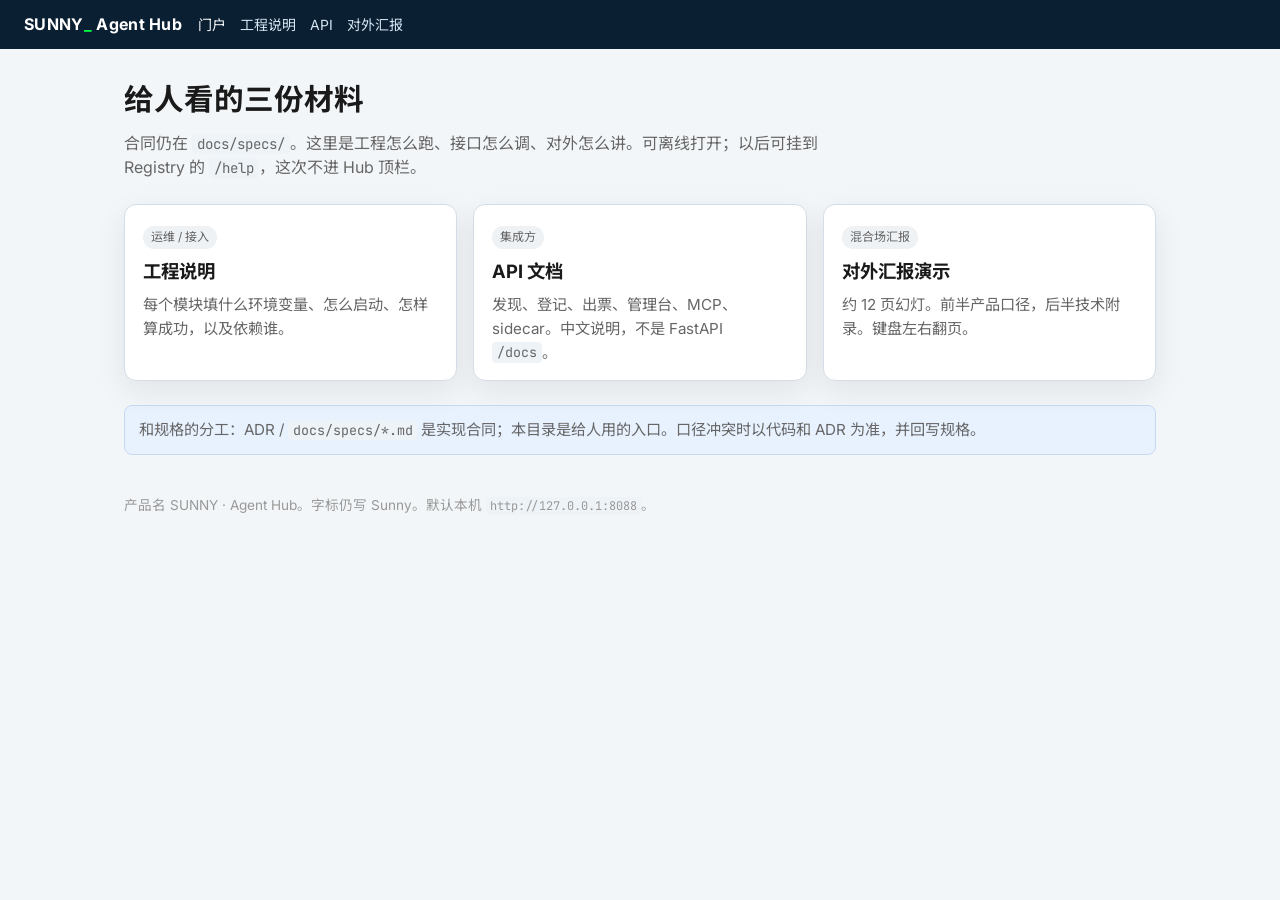
==== docs/site/index.html @ 1949dc6a "归档工程说明、API 与对外汇报 HTML，并回写 Registry 规格缺口。" ====
<!DOCTYPE html>
<html lang="zh-CN">
<head>
  <meta charset="UTF-8" />
  <meta name="viewport" content="width=device-width, initial-scale=1" />
  <title>SUNNY · Agent Hub 文档</title>
  <link rel="preconnect" href="https://fonts.googleapis.com" />
  <link rel="preconnect" href="https://fonts.gstatic.com" crossorigin />
  <link href="https://fonts.googleapis.com/css2?family=Inter:wght@400;500;600;700&family=JetBrains+Mono:wght@400;500&family=Noto+Sans+SC:wght@400;500;700&display=swap" rel="stylesheet" />
  <link rel="stylesheet" href="assets/site.css" />
</head>
<body>
  <header class="topbar">
    <a class="brand" href="index.html">SUNNY<span>_</span> Agent Hub</a>
    <nav aria-label="文档导航">
      <a href="index.html" aria-current="page">门户</a>
      <a href="engineering.html">工程说明</a>
      <a href="api.html">API</a>
      <a href="briefing.html">对外汇报</a>
    </nav>
  </header>
  <main class="wrap">
    <section class="hero">
      <h1>给人看的三份材料</h1>
      <p>合同仍在 <code>docs/specs/</code>。这里是工程怎么跑、接口怎么调、对外怎么讲。可离线打开；以后可挂到 Registry 的 <code>/help</code>，这次不进 Hub 顶栏。</p>
    </section>
    <div class="cards">
      <a class="card" href="engineering.html">
        <div class="badge">运维 / 接入</div>
        <h2>工程说明</h2>
        <p>每个模块填什么环境变量、怎么启动、怎样算成功，以及依赖谁。</p>
      </a>
      <a class="card" href="api.html">
        <div class="badge">集成方</div>
        <h2>API 文档</h2>
        <p>发现、登记、出票、管理台、MCP、sidecar。中文说明，不是 FastAPI <code>/docs</code>。</p>
      </a>
      <a class="card" href="briefing.html">
        <div class="badge">混合场汇报</div>
        <h2>对外汇报演示</h2>
        <p>约 12 页幻灯。前半产品口径，后半技术附录。键盘左右翻页。</p>
      </a>
    </div>
    <p class="note">和规格的分工：ADR / <code>docs/specs/*.md</code> 是实现合同；本目录是给人用的入口。口径冲突时以代码和 ADR 为准，并回写规格。</p>
    <p class="foot">产品名 SUNNY · Agent Hub。字标仍写 Sunny。默认本机 <code>http://127.0.0.1:8088</code>。</p>
  </main>
</body>
</html>
---- docs/site/assets/site.css ----
/* SUNNY · Agent Hub 文档站。令牌对齐管理台浅色：Docker 蓝、品牌绿、纸底。 */
:root {
  --text-primary: #1a1a1a;
  --text-secondary: #666;
  --text-muted: #999;
  --line: #d5dde6;
  --paper: #f3f6f8;
  --card: #ffffff;
  --navy: #0b1f33;
  --brand-green: #00ff41;
  --docker: #2496ed;
  --docker-deep: #1a6fb3;
  --ok: #1a7f4b;
  --ok-bg: #e5f6ec;
  --danger: #b42318;
  --danger-bg: #fef3f2;
  --code-bg: #0b1f33;
  --code-fg: #d7e7f4;
  --row-line: #edf1f5;
  --shadow: 0 10px 30px rgba(11, 31, 51, 0.08);
  --radius: 8px;
  --radius-lg: 12px;
  --font: Inter, "Noto Sans SC", "PingFang SC", "Microsoft YaHei", sans-serif;
  --mono: "JetBrains Mono", "IBM Plex Mono", ui-monospace, monospace;
}

* { box-sizing: border-box; }
html { scroll-behavior: smooth; }
@media (prefers-reduced-motion: reduce) {
  html { scroll-behavior: auto; }
  *, *::before, *::after {
    animation: none !important;
    transition: none !important;
  }
}

body {
  margin: 0;
  font-family: var(--font);
  color: var(--text-primary);
  background: var(--paper);
  line-height: 1.55;
}

a { color: var(--docker-deep); }
a:hover { color: var(--docker); }
code, kbd {
  font-family: var(--mono);
  font-size: 0.88em;
  background: #eef3f7;
  padding: 0.08em 0.35em;
  border-radius: 4px;
}

.topbar {
  display: flex;
  align-items: center;
  gap: 16px;
  padding: 12px 24px;
  background: var(--navy);
  color: #fff;
  position: sticky;
  top: 0;
  z-index: 20;
}
.topbar .brand {
  color: #fff;
  text-decoration: none;
  font-weight: 700;
  letter-spacing: 0.02em;
  white-space: nowrap;
}
.topbar .brand span { color: var(--brand-green); }
.topbar nav {
  display: flex;
  flex-wrap: wrap;
  gap: 4px 14px;
  font-size: 14px;
}
.topbar nav a {
  color: #d5e6f3;
  text-decoration: none;
}
.topbar nav a:hover,
.topbar nav a[aria-current="page"] { color: #fff; }

.wrap { max-width: 1080px; margin: 0 auto; padding: 28px 24px 80px; }
.hero h1 { margin: 0 0 8px; font-size: 1.85rem; }
.hero p { margin: 0 0 20px; color: var(--text-secondary); max-width: 46rem; }
.note {
  background: #e8f1fe;
  border: 1px solid #c5dbf5;
  border-radius: var(--radius);
  padding: 12px 14px;
  color: var(--text-secondary);
  font-size: 0.95rem;
}

.cards {
  display: grid;
  grid-template-columns: repeat(auto-fit, minmax(240px, 1fr));
  gap: 16px;
  margin: 24px 0;
}
.card {
  background: var(--card);
  border: 1px solid var(--line);
  border-radius: var(--radius-lg);
  padding: 18px 18px 16px;
  box-shadow: var(--shadow);
  text-decoration: none;
  color: inherit;
  display: block;
}
a.card:hover { border-color: var(--docker); }
.card h2 { margin: 0 0 8px; font-size: 1.15rem; }
.card p { margin: 0; color: var(--text-secondary); font-size: 0.95rem; }
.badge {
  display: inline-block;
  font-size: 12px;
  padding: 2px 8px;
  border-radius: 999px;
  background: #eef2f5;
  color: var(--text-secondary);
  margin-bottom: 8px;
}

.module {
  background: var(--card);
  border: 1px solid var(--line);
  border-radius: var(--radius-lg);
  padding: 20px 22px 8px;
  margin: 22px 0;
  box-shadow: var(--shadow);
}
.module h2 { margin: 0 0 6px; font-size: 1.25rem; }
.module .lead { color: var(--text-secondary); margin: 0 0 14px; }

table {
  width: 100%;
  border-collapse: collapse;
  font-size: 0.92rem;
  margin: 0 0 16px;
}
th, td {
  text-align: left;
  vertical-align: top;
  padding: 8px 10px;
  border-bottom: 1px solid var(--row-line);
}
th { color: var(--text-secondary); font-weight: 600; width: 22%; }
td:first-child code { background: transparent; padding: 0; }

pre {
  background: var(--code-bg);
  color: var(--code-fg);
  padding: 14px 16px;
  border-radius: var(--radius);
  overflow-x: auto;
  font-family: var(--mono);
  font-size: 0.82rem;
  line-height: 1.5;
}
pre code { background: none; color: inherit; padding: 0; }

.toc {
  background: var(--card);
  border: 1px solid var(--line);
  border-radius: var(--radius);
  padding: 12px 16px;
  margin: 16px 0 24px;
}
.toc ol { margin: 8px 0 0; padding-left: 1.3rem; }
.toc a { text-decoration: none; }

.section { margin: 36px 0; }
.section > h2 {
  font-size: 1.4rem;
  border-bottom: 2px solid var(--navy);
  padding-bottom: 6px;
}

.ok { color: var(--ok); }
.muted { color: var(--text-secondary); }
.foot {
  margin-top: 40px;
  color: var(--text-muted);
  font-size: 0.85rem;
}

/* 演示幻灯 */
.deck-body {
  background: var(--navy);
  color: #f4f8fb;
  height: 100vh;
  overflow: hidden;
}
.deck-body .topbar { position: static; }
.deck {
  height: calc(100vh - 52px);
  position: relative;
}
.slide {
  display: none;
  height: 100%;
  padding: 48px 64px 72px;
  flex-direction: column;
  justify-content: center;
  max-width: 1100px;
  margin: 0 auto;
}
.slide.active { display: flex; }
.slide h1 { font-size: clamp(1.8rem, 4vw, 2.8rem); margin: 0 0 16px; }
.slide h2 { font-size: clamp(1.5rem, 3vw, 2.2rem); margin: 0 0 18px; }
.slide p, .slide li { font-size: clamp(1rem, 2vw, 1.25rem); color: #d5e6f3; }
.slide ul { margin: 0; padding-left: 1.2rem; }
.slide li { margin: 8px 0; }
.slide .kicker {
  color: var(--brand-green);
  font-family: var(--mono);
  font-size: 0.95rem;
  letter-spacing: 0.08em;
  text-transform: uppercase;
  margin-bottom: 10px;
}
.slide .grid-2 {
  display: grid;
  grid-template-columns: 1fr 1fr;
  gap: 20px;
}
.slide .chip {
  background: rgba(255, 255, 255, 0.06);
  border: 1px solid rgba(255, 255, 255, 0.12);
  border-radius: var(--radius);
  padding: 14px 16px;
}
.slide .chip strong { display: block; color: #fff; margin-bottom: 4px; }
.slide a { color: #7ec8ff; }

.deck-nav {
  position: fixed;
  right: 24px;
  bottom: 20px;
  display: flex;
  align-items: center;
  gap: 10px;
  color: #d5e6f3;
  font-family: var(--mono);
  font-size: 13px;
}
.deck-nav button {
  background: rgba(255, 255, 255, 0.08);
  color: #fff;
  border: 1px solid rgba(255, 255, 255, 0.18);
  border-radius: 8px;
  padding: 6px 12px;
  cursor: pointer;
  font: inherit;
}
.deck-nav button:hover { background: rgba(255, 255, 255, 0.16); }
.deck-nav button:disabled { opacity: 0.35; cursor: default; }

html[data-motion="reduce"] .slide,
html[data-motion="reduce"] .deck-nav button { transition: none; }

@media (max-width: 720px) {
  .wrap { padding: 20px 16px 64px; }
  .slide { padding: 28px 20px 80px; }
  .slide .grid-2 { grid-template-columns: 1fr; }
  th { width: auto; }
}
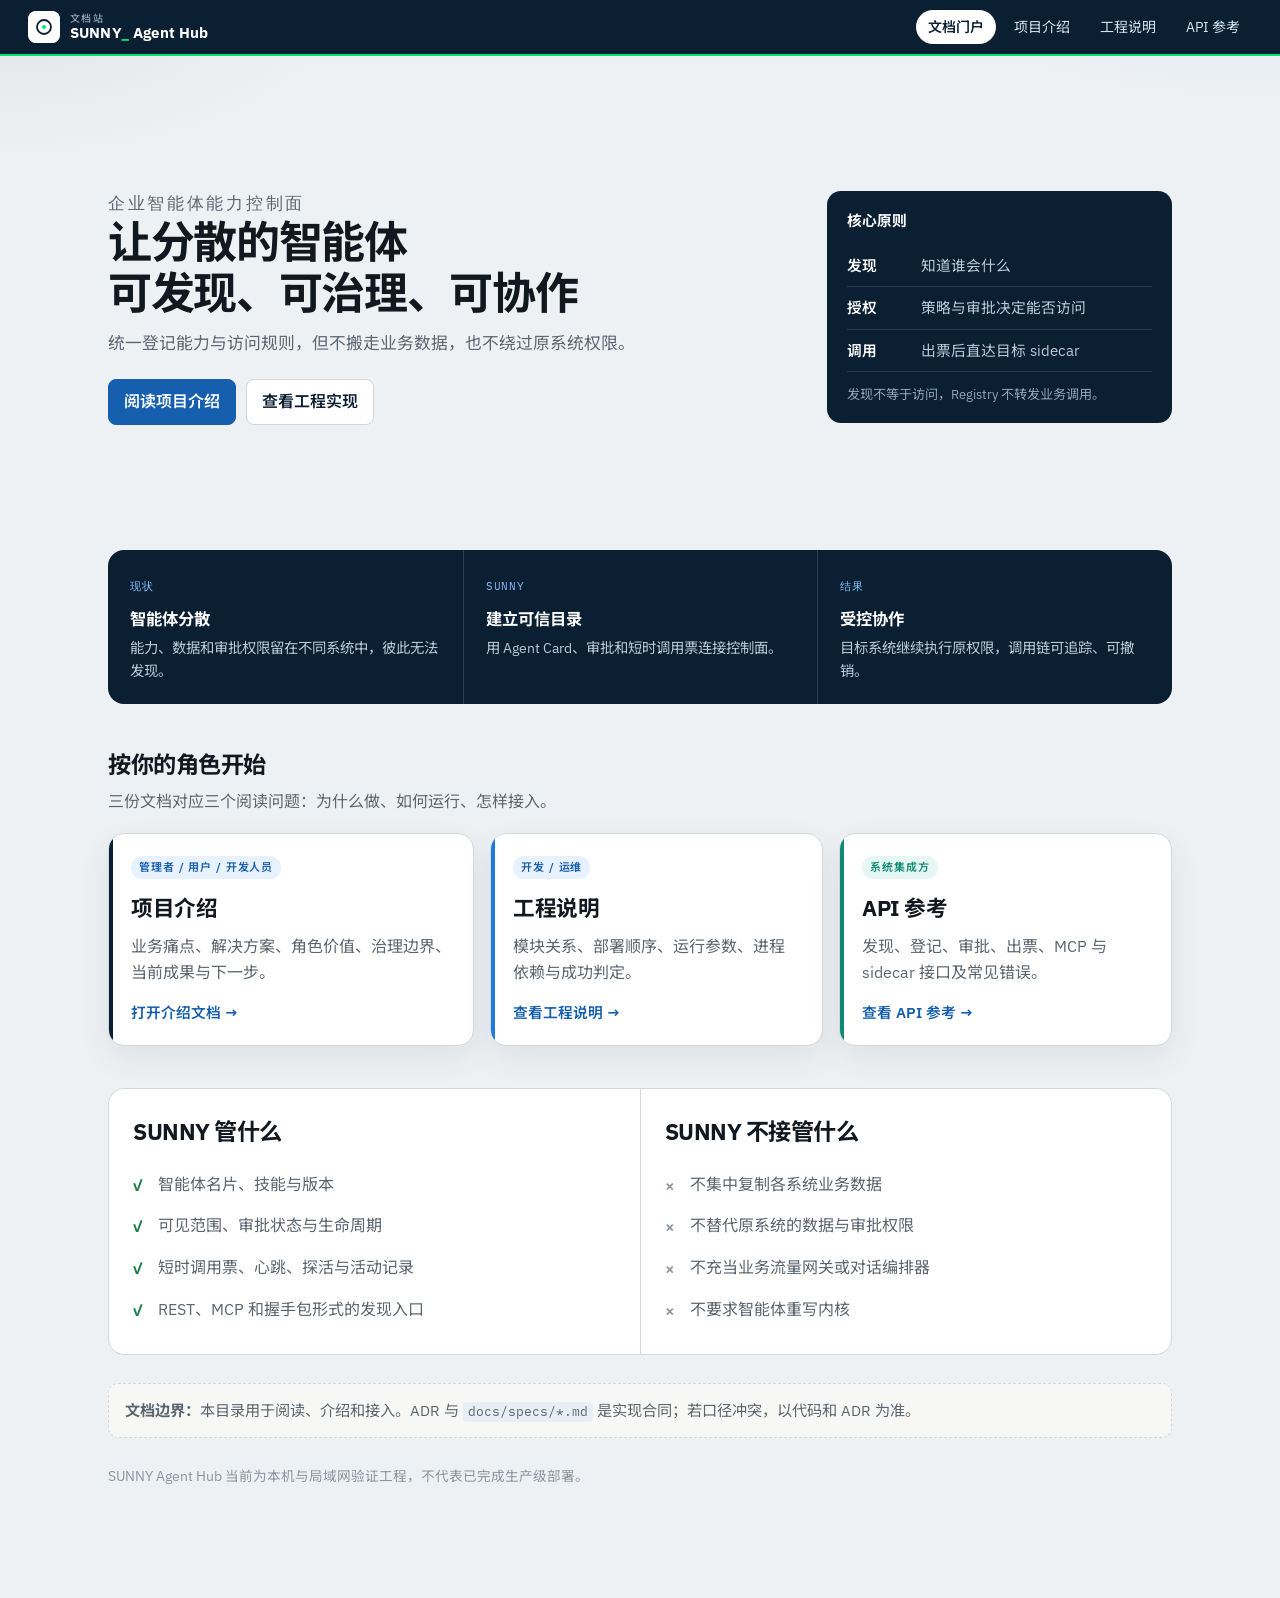
==== commit 08060ae8: "把对外文档站收成四页门户，并将「项目汇报」改成「项目介绍」。 工程与 API 页脚改为仓库 specs 路径，避免挂到 /help/ 后链进 Hub。" ====
--- a/docs/site/index.html
+++ b/docs/site/index.html
@@ -3,46 +3,116 @@
 <head>
   <meta charset="UTF-8" />
   <meta name="viewport" content="width=device-width, initial-scale=1" />
-  <title>SUNNY · Agent Hub 文档</title>
+  <title>SUNNY Agent Hub · 工程文档与介绍</title>
   <link rel="preconnect" href="https://fonts.googleapis.com" />
   <link rel="preconnect" href="https://fonts.gstatic.com" crossorigin />
-  <link href="https://fonts.googleapis.com/css2?family=Inter:wght@400;500;600;700&family=JetBrains+Mono:wght@400;500&family=Noto+Sans+SC:wght@400;500;700&display=swap" rel="stylesheet" />
+  <link href="https://fonts.googleapis.com/css2?family=IBM+Plex+Mono:wght@400;500&family=IBM+Plex+Sans:wght@400;500;600;700&family=Noto+Sans+SC:wght@400;500;700&display=swap" rel="stylesheet" />
   <link rel="stylesheet" href="assets/site.css" />
 </head>
 <body>
   <header class="topbar">
-    <a class="brand" href="index.html">SUNNY<span>_</span> Agent Hub</a>
+    <a class="brand" href="index.html">
+      <img src="data:image/svg+xml,%3Csvg xmlns='http://www.w3.org/2000/svg' viewBox='0 0 32 32'%3E%3Crect width='32' height='32' rx='8' fill='%23fff'/%3E%3Ccircle cx='16' cy='16' r='7' fill='none' stroke='%230b1f33' stroke-width='1.8'/%3E%3Ccircle cx='16' cy='16' r='2' fill='%2300e676'/%3E%3C/svg%3E" alt="" width="32" height="32" />
+      <span class="word">
+        <small>文档站</small>
+        <b>SUNNY<span class="cursor">_</span> Agent Hub</b>
+      </span>
+    </a>
     <nav aria-label="文档导航">
-      <a href="index.html" aria-current="page">门户</a>
+      <a href="index.html" aria-current="page">文档门户</a>
+      <a href="briefing.html">项目介绍</a>
       <a href="engineering.html">工程说明</a>
-      <a href="api.html">API</a>
-      <a href="briefing.html">对外汇报</a>
+      <a href="api.html">API 参考</a>
     </nav>
   </header>
   <main class="wrap">
-    <section class="hero">
-      <h1>给人看的三份材料</h1>
-      <p>合同仍在 <code>docs/specs/</code>。这里是工程怎么跑、接口怎么调、对外怎么讲。可离线打开；以后可挂到 Registry 的 <code>/help</code>，这次不进 Hub 顶栏。</p>
+    <section class="hero portal-hero">
+      <div>
+        <p class="kicker">企业智能体能力控制面</p>
+        <h1>让分散的智能体<br />可发现、可治理、可协作</h1>
+        <p>统一登记能力与访问规则，但不搬走业务数据，也不绕过原系统权限。</p>
+        <div class="hero-actions">
+          <a class="button primary" href="briefing.html">阅读项目介绍</a>
+          <a class="button secondary" href="engineering.html">查看工程实现</a>
+        </div>
+      </div>
+      <aside class="hero-aside signal-panel" aria-label="SUNNY 核心边界">
+        <strong>核心原则</strong>
+        <dl>
+          <div><dt>发现</dt><dd>知道谁会什么</dd></div>
+          <div><dt>授权</dt><dd>策略与审批决定能否访问</dd></div>
+          <div><dt>调用</dt><dd>出票后直达目标 sidecar</dd></div>
+        </dl>
+        <p>发现不等于访问，Registry 不转发业务调用。</p>
+      </aside>
     </section>
-    <div class="cards">
-      <a class="card" href="engineering.html">
-        <div class="badge">运维 / 接入</div>
-        <h2>工程说明</h2>
-        <p>每个模块填什么环境变量、怎么启动、怎样算成功，以及依赖谁。</p>
-      </a>
-      <a class="card" href="api.html">
-        <div class="badge">集成方</div>
-        <h2>API 文档</h2>
-        <p>发现、登记、出票、管理台、MCP、sidecar。中文说明，不是 FastAPI <code>/docs</code>。</p>
-      </a>
-      <a class="card" href="briefing.html">
-        <div class="badge">混合场汇报</div>
-        <h2>对外汇报演示</h2>
-        <p>约 12 页幻灯。前半产品口径，后半技术附录。键盘左右翻页。</p>
-      </a>
-    </div>
-    <p class="note">和规格的分工：ADR / <code>docs/specs/*.md</code> 是实现合同；本目录是给人用的入口。口径冲突时以代码和 ADR 为准，并回写规格。</p>
-    <p class="foot">产品名 SUNNY · Agent Hub。字标仍写 Sunny。默认本机 <code>http://127.0.0.1:8088</code>。</p>
+
+    <section class="problem-strip" aria-label="当前问题与 SUNNY 的作用">
+      <div>
+        <span class="step-mark">现状</span>
+        <strong>智能体分散</strong>
+        <p>能力、数据和审批权限留在不同系统中，彼此无法发现。</p>
+      </div>
+      <div>
+        <span class="step-mark">SUNNY</span>
+        <strong>建立可信目录</strong>
+        <p>用 Agent Card、审批和短时调用票连接控制面。</p>
+      </div>
+      <div>
+        <span class="step-mark">结果</span>
+        <strong>受控协作</strong>
+        <p>目标系统继续执行原权限，调用链可追踪、可撤销。</p>
+      </div>
+    </section>
+
+    <section class="portal-section">
+      <h2>按你的角色开始</h2>
+      <p class="section-intro">三份文档对应三个阅读问题：为什么做、如何运行、怎样接入。</p>
+      <div class="cards cards-three">
+        <a class="card card-report" href="briefing.html">
+          <div class="badge">管理者 / 用户 / 开发人员</div>
+          <h3>项目介绍</h3>
+          <p>业务痛点、解决方案、角色价值、治理边界、当前成果与下一步。</p>
+          <span class="go">打开介绍文档 →</span>
+        </a>
+        <a class="card" href="engineering.html">
+          <div class="badge">开发 / 运维</div>
+          <h3>工程说明</h3>
+          <p>模块关系、部署顺序、运行参数、进程依赖与成功判定。</p>
+          <span class="go">查看工程说明 →</span>
+        </a>
+        <a class="card alt" href="api.html">
+          <div class="badge">系统集成方</div>
+          <h3>API 参考</h3>
+          <p>发现、登记、审批、出票、MCP 与 sidecar 接口及常见错误。</p>
+          <span class="go">查看 API 参考 →</span>
+        </a>
+      </div>
+    </section>
+
+    <section class="boundary-grid" aria-label="工程边界">
+      <div>
+        <h2>SUNNY 管什么</h2>
+        <ul class="check-list">
+          <li>智能体名片、技能与版本</li>
+          <li>可见范围、审批状态与生命周期</li>
+          <li>短时调用票、心跳、探活与活动记录</li>
+          <li>REST、MCP 和握手包形式的发现入口</li>
+        </ul>
+      </div>
+      <div>
+        <h2>SUNNY 不接管什么</h2>
+        <ul class="plain-list">
+          <li>不集中复制各系统业务数据</li>
+          <li>不替代原系统的数据与审批权限</li>
+          <li>不充当业务流量网关或对话编排器</li>
+          <li>不要求智能体重写内核</li>
+        </ul>
+      </div>
+    </section>
+
+    <p class="note"><strong>文档边界：</strong>本目录用于阅读、介绍和接入。ADR 与 <code>docs/specs/*.md</code> 是实现合同；若口径冲突，以代码和 ADR 为准。</p>
+    <p class="foot">SUNNY Agent Hub 当前为本机与局域网验证工程，不代表已完成生产级部署。</p>
   </main>
 </body>
 </html>
--- a/docs/site/assets/site.css
+++ b/docs/site/assets/site.css
@@ -1,271 +1,956 @@
-/* SUNNY · Agent Hub 文档站。令牌对齐管理台浅色：Docker 蓝、品牌绿、纸底。 */
+/* SUNNY 文档站：瑞士工业纸底 + Hub 海军蓝。离线可开，减弱动效时关掉过渡。 */
 :root {
-  --text-primary: #1a1a1a;
-  --text-secondary: #666;
-  --text-muted: #999;
-  --line: #d5dde6;
-  --paper: #f3f6f8;
+  --ink: #12181f;
+  --muted: #5c6670;
+  --faint: #8b949e;
+  --line: #d2d8de;
+  --paper: #eef1f3;
+  --sheet: #f7f8f6;
   --card: #ffffff;
   --navy: #0b1f33;
-  --brand-green: #00ff41;
-  --docker: #2496ed;
-  --docker-deep: #1a6fb3;
+  --navy-2: #16324c;
+  --accent: #1f7ae0;
+  --accent-deep: #155fae;
+  --green: #00e676;
   --ok: #1a7f4b;
-  --ok-bg: #e5f6ec;
-  --danger: #b42318;
-  --danger-bg: #fef3f2;
+  --hub: #1d63ed;
+  --self: #0e8a74;
   --code-bg: #0b1f33;
   --code-fg: #d7e7f4;
-  --row-line: #edf1f5;
-  --shadow: 0 10px 30px rgba(11, 31, 51, 0.08);
-  --radius: 8px;
-  --radius-lg: 12px;
-  --font: Inter, "Noto Sans SC", "PingFang SC", "Microsoft YaHei", sans-serif;
-  --mono: "JetBrains Mono", "IBM Plex Mono", ui-monospace, monospace;
+  --shadow: 0 12px 32px rgba(11, 31, 51, 0.07);
+  --radius: 10px;
+  --font: "IBM Plex Sans", "Noto Sans SC", "PingFang SC", "Microsoft YaHei", sans-serif;
+  --mono: "IBM Plex Mono", "JetBrains Mono", ui-monospace, monospace;
 }
 
 * { box-sizing: border-box; }
 html { scroll-behavior: smooth; }
 @media (prefers-reduced-motion: reduce) {
   html { scroll-behavior: auto; }
-  *, *::before, *::after {
-    animation: none !important;
-    transition: none !important;
-  }
+  *, *::before, *::after { animation: none !important; transition: none !important; }
 }
 
 body {
   margin: 0;
+  min-height: 100dvh;
   font-family: var(--font);
-  color: var(--text-primary);
-  background: var(--paper);
-  line-height: 1.55;
-}
-
-a { color: var(--docker-deep); }
-a:hover { color: var(--docker); }
+  color: var(--ink);
+  background:
+    radial-gradient(900px 420px at 100% -8%, rgba(31, 122, 224, 0.12), transparent 55%),
+    radial-gradient(700px 320px at 0% 0%, rgba(11, 31, 51, 0.06), transparent 50%),
+    var(--paper);
+  line-height: 1.6;
+}
+
+a { color: var(--accent-deep); text-underline-offset: 3px; }
+a:hover { color: var(--accent); }
+a:focus-visible, button:focus-visible {
+  outline: 3px solid rgba(31, 122, 224, 0.35);
+  outline-offset: 3px;
+}
 code, kbd {
   font-family: var(--mono);
-  font-size: 0.88em;
-  background: #eef3f7;
-  padding: 0.08em 0.35em;
+  font-size: 0.86em;
+  background: #e7eef4;
+  padding: 0.1em 0.38em;
   border-radius: 4px;
 }
 
 .topbar {
   display: flex;
   align-items: center;
-  gap: 16px;
-  padding: 12px 24px;
+  justify-content: space-between;
+  gap: 20px;
+  padding: 10px 28px;
   background: var(--navy);
   color: #fff;
   position: sticky;
   top: 0;
   z-index: 20;
-}
-.topbar .brand {
+  border-bottom: 2px solid var(--green);
+}
+.brand {
+  display: flex;
+  align-items: center;
+  gap: 10px;
   color: #fff;
   text-decoration: none;
-  font-weight: 700;
-  letter-spacing: 0.02em;
-  white-space: nowrap;
-}
-.topbar .brand span { color: var(--brand-green); }
+  font-weight: 600;
+  letter-spacing: 0.01em;
+}
+.brand img {
+  width: 32px;
+  height: 32px;
+  border-radius: 8px;
+  background: #fff;
+  object-fit: cover;
+}
+.brand .word {
+  display: flex;
+  flex-direction: column;
+  line-height: 1.15;
+}
+.brand small {
+  font-size: 10px;
+  font-weight: 500;
+  letter-spacing: 0.14em;
+  text-transform: uppercase;
+  color: #93a6b8;
+}
+.brand b { font-size: 15px; }
+.brand .cursor { color: var(--green); }
 .topbar nav {
   display: flex;
-  flex-wrap: wrap;
-  gap: 4px 14px;
-  font-size: 14px;
+  gap: 6px;
 }
 .topbar nav a {
   color: #d5e6f3;
   text-decoration: none;
-}
-.topbar nav a:hover,
-.topbar nav a[aria-current="page"] { color: #fff; }
-
-.wrap { max-width: 1080px; margin: 0 auto; padding: 28px 24px 80px; }
-.hero h1 { margin: 0 0 8px; font-size: 1.85rem; }
-.hero p { margin: 0 0 20px; color: var(--text-secondary); max-width: 46rem; }
-.note {
-  background: #e8f1fe;
-  border: 1px solid #c5dbf5;
-  border-radius: var(--radius);
-  padding: 12px 14px;
-  color: var(--text-secondary);
-  font-size: 0.95rem;
-}
+  font-size: 14px;
+  padding: 6px 12px;
+  border-radius: 999px;
+}
+.topbar nav a:hover { background: rgba(255, 255, 255, 0.08); color: #fff; }
+.topbar nav a[aria-current="page"] {
+  background: #fff;
+  color: var(--navy);
+  font-weight: 600;
+}
+
+.wrap { max-width: 1120px; margin: 0 auto; padding: 36px 28px 96px; }
+.wrap.doc {
+  max-width: 1280px;
+  display: grid;
+  grid-template-columns: 220px minmax(0, 1fr);
+  gap: 28px;
+  align-items: start;
+}
+.doc-body { min-width: 0; }
+
+.hero {
+  display: grid;
+  grid-template-columns: minmax(0, 1.4fr) minmax(220px, 0.7fr);
+  gap: 28px;
+  align-items: end;
+  margin-bottom: 28px;
+}
+.hero.solo { grid-template-columns: 1fr; }
+.kicker {
+  font-family: var(--mono);
+  font-size: 12px;
+  letter-spacing: 0.16em;
+  text-transform: uppercase;
+  color: var(--accent-deep);
+  margin: 0 0 10px;
+}
+.hero h1 {
+  margin: 0 0 12px;
+  font-size: clamp(2rem, 4vw, 2.75rem);
+  letter-spacing: -0.03em;
+  line-height: 1.15;
+}
+.hero p {
+  margin: 0;
+  color: var(--muted);
+  max-width: 40rem;
+  font-size: 1.05rem;
+}
+.portal-hero { min-height: 430px; align-items: center; }
+.portal-hero h1 { max-width: 760px; }
+.hero-actions {
+  display: flex;
+  flex-wrap: wrap;
+  gap: 10px;
+  margin-top: 22px;
+}
+.button {
+  display: inline-flex;
+  align-items: center;
+  justify-content: center;
+  min-height: 42px;
+  padding: 9px 15px;
+  border-radius: 8px;
+  border: 1px solid var(--line);
+  text-decoration: none;
+  font-weight: 600;
+  white-space: nowrap;
+}
+.button.primary { color: #fff; background: var(--accent-deep); border-color: var(--accent-deep); }
+.button.primary:hover { color: #fff; background: var(--navy-2); }
+.button.secondary { color: var(--navy); background: var(--card); }
+.button.secondary:hover { color: var(--accent-deep); border-color: var(--accent); }
+.button:active, .print-button:active { transform: translateY(1px); }
+.hero-aside {
+  background: var(--navy);
+  color: #d5e6f3;
+  border-radius: 14px;
+  padding: 18px 20px;
+  font-size: 0.92rem;
+}
+.hero-aside strong { color: #fff; display: block; margin-bottom: 6px; }
+.hero-aside code { background: #16324c; color: #d7e7f4; }
+.signal-panel dl { margin: 12px 0; }
+.signal-panel dl div {
+  display: grid;
+  grid-template-columns: 64px 1fr;
+  gap: 10px;
+  padding: 9px 0;
+  border-bottom: 1px solid rgba(255, 255, 255, 0.12);
+}
+.signal-panel dt { color: #fff; font-weight: 600; }
+.signal-panel dd { margin: 0; color: #b9cbda; }
+.signal-panel p { color: #93a6b8; font-size: 0.82rem; margin-top: 12px; }
+
+.problem-strip {
+  display: grid;
+  grid-template-columns: repeat(3, 1fr);
+  background: var(--navy);
+  color: #fff;
+  border-radius: 16px;
+  overflow: hidden;
+  margin: 0 0 42px;
+}
+.problem-strip > div {
+  padding: 22px;
+  position: relative;
+}
+.problem-strip > div + div { border-left: 1px solid rgba(255, 255, 255, 0.14); }
+.problem-strip strong { display: block; margin: 8px 0 4px; font-size: 1.02rem; }
+.problem-strip p { color: #b9cbda; margin: 0; font-size: 0.9rem; }
+.step-mark {
+  font-family: var(--mono);
+  color: #88bfff;
+  font-size: 11px;
+  letter-spacing: 0.08em;
+}
+
+.portal-section { margin: 0 0 42px; }
+.portal-section > h2,
+.boundary-grid h2 {
+  margin: 0 0 6px;
+  font-size: 1.45rem;
+  letter-spacing: -0.02em;
+}
+.section-intro { max-width: 64ch; color: var(--muted); margin: 0 0 18px; }
 
 .cards {
   display: grid;
-  grid-template-columns: repeat(auto-fit, minmax(240px, 1fr));
+  grid-template-columns: 1.15fr 0.85fr;
   gap: 16px;
-  margin: 24px 0;
-}
+  margin: 8px 0 28px;
+}
+.cards.cards-three { grid-template-columns: 1.1fr 1fr 1fr; }
 .card {
   background: var(--card);
   border: 1px solid var(--line);
-  border-radius: var(--radius-lg);
-  padding: 18px 18px 16px;
+  border-radius: 16px;
+  padding: 22px 22px 20px;
   box-shadow: var(--shadow);
   text-decoration: none;
   color: inherit;
+  display: flex;
+  flex-direction: column;
+  min-height: 200px;
+  position: relative;
+  overflow: hidden;
+}
+.card::before {
+  content: "";
+  position: absolute;
+  left: 0; top: 0; bottom: 0;
+  width: 4px;
+  background: var(--accent);
+}
+.card.alt::before { background: var(--self); }
+.card-report::before { background: var(--navy); }
+a.card:hover { transform: translateY(-2px); border-color: #b7c6d4; }
+.badge {
+  display: inline-flex;
+  align-self: flex-start;
+  font-size: 11px;
+  letter-spacing: 0.08em;
+  text-transform: uppercase;
+  padding: 3px 8px;
+  border-radius: 999px;
+  background: #e8f1fe;
+  color: var(--accent-deep);
+  margin-bottom: 12px;
+  font-weight: 600;
+}
+.card.alt .badge { background: #e6f6f2; color: var(--self); }
+.card h2, .card h3 { margin: 0 0 8px; font-size: 1.35rem; letter-spacing: -0.02em; }
+.card p { margin: 0; color: var(--muted); flex: 1; }
+.card .go {
+  margin-top: 16px;
+  font-size: 0.92rem;
+  font-weight: 600;
+  color: var(--accent-deep);
+}
+
+.boundary-grid {
+  display: grid;
+  grid-template-columns: 1fr 1fr;
+  gap: 1px;
+  background: var(--line);
+  border: 1px solid var(--line);
+  border-radius: 16px;
+  overflow: hidden;
+  margin: 0 0 28px;
+}
+.boundary-grid > div { background: var(--card); padding: 24px; }
+.check-list, .plain-list { list-style: none; margin: 14px 0 0; padding: 0; }
+.check-list li, .plain-list li { position: relative; padding: 8px 0 8px 25px; color: var(--muted); }
+.check-list li::before, .plain-list li::before {
+  position: absolute;
+  left: 0;
+  top: 8px;
+  font-family: var(--mono);
+  font-weight: 600;
+}
+.check-list li::before { content: "✓"; color: var(--ok); }
+.plain-list li::before { content: "×"; color: var(--faint); }
+
+.note {
+  background: var(--sheet);
+  border: 1px dashed var(--line);
+  border-radius: var(--radius);
+  padding: 14px 16px;
+  color: var(--muted);
+  font-size: 0.95rem;
+}
+
+.toc {
+  background: var(--card);
+  border: 1px solid var(--line);
+  border-radius: 14px;
+  padding: 16px 12px 14px;
+  position: sticky;
+  top: 68px;
+  max-height: calc(100dvh - 88px);
+  overflow: auto;
+}
+.toc strong {
   display: block;
-}
-a.card:hover { border-color: var(--docker); }
-.card h2 { margin: 0 0 8px; font-size: 1.15rem; }
-.card p { margin: 0; color: var(--text-secondary); font-size: 0.95rem; }
-.badge {
-  display: inline-block;
-  font-size: 12px;
-  padding: 2px 8px;
-  border-radius: 999px;
-  background: #eef2f5;
-  color: var(--text-secondary);
+  font-size: 11px;
+  letter-spacing: 0.14em;
+  text-transform: uppercase;
+  color: var(--faint);
+  padding: 0 8px 8px;
+}
+.toc ol {
+  display: flex;
+  flex-direction: column;
+  gap: 2px;
+  margin: 0;
+  padding: 0;
+  list-style: none;
+  counter-reset: toc;
+}
+.toc li { counter-increment: toc; }
+.toc a {
+  text-decoration: none;
+  color: var(--ink);
+  display: flex;
+  align-items: baseline;
+  gap: 8px;
+  padding: 7px 8px;
+  border-radius: 8px;
+  font-size: 0.9rem;
+  line-height: 1.35;
+}
+.toc a::before {
+  content: counter(toc, decimal-leading-zero);
+  font-family: var(--mono);
+  font-size: 11px;
+  color: var(--accent);
+  flex: 0 0 1.6em;
+}
+.toc a:hover { background: var(--sheet); color: var(--accent-deep); }
+.toc a:target,
+.toc a[aria-current="true"] {
+  background: #e8f1fe;
+  color: var(--accent-deep);
+  font-weight: 600;
+}
+.print-button {
+  width: calc(100% - 16px);
+  margin: 14px 8px 0;
+  padding: 8px 10px;
+  border: 1px solid var(--line);
+  border-radius: 8px;
+  background: var(--sheet);
+  color: var(--navy);
+  font: 600 0.82rem var(--font);
+  cursor: pointer;
+}
+.print-button:hover { border-color: var(--accent); color: var(--accent-deep); }
+
+.module, .section {
+  background: var(--card);
+  border: 1px solid var(--line);
+  border-radius: 16px;
+  padding: 22px 24px 12px;
+  margin: 0 0 18px;
+  box-shadow: var(--shadow);
+  scroll-margin-top: 76px;
+}
+.module h2, .section > h2 {
+  margin: 0 0 8px;
+  font-size: 1.28rem;
+  letter-spacing: -0.02em;
+  border: 0;
+  padding: 0;
+}
+.module h3 { margin: 20px 0 8px; font-size: 1.02rem; }
+.module .lead { color: var(--muted); margin: 0 0 16px; }
+.brief-grid {
+  display: grid;
+  grid-template-columns: repeat(auto-fit, minmax(200px, 1fr));
+  gap: 10px;
+  margin: 0 0 16px;
+}
+.brief-grid .chip {
+  background: var(--sheet);
+  border: 1px solid var(--line);
+  border-radius: 10px;
+  padding: 12px 14px;
+  font-size: 0.93rem;
+  color: var(--muted);
+}
+.brief-grid .chip strong { display: block; color: var(--ink); margin-bottom: 4px; }
+
+.api-paths {
+  display: grid;
+  grid-template-columns: repeat(3, 1fr);
+  gap: 10px;
+  margin: -4px 0 18px;
+}
+.api-paths a {
+  display: flex;
+  flex-direction: column;
+  min-height: 88px;
+  padding: 14px 16px;
+  border: 1px solid var(--line);
+  border-radius: 10px;
+  background: var(--card);
+  text-decoration: none;
+  color: var(--ink);
+}
+.api-paths a:hover { border-color: var(--accent); }
+.api-paths span { color: var(--muted); font-size: 0.85rem; margin-top: 5px; }
+
+/* 介绍页 */
+.report-layout { max-width: 1320px; }
+.report-cover {
+  min-height: 520px;
+  display: grid;
+  grid-template-columns: minmax(0, 1.65fr) minmax(240px, 0.65fr);
+  gap: 28px;
+  align-items: center;
+  background:
+    linear-gradient(115deg, rgba(11, 31, 51, 0.98), rgba(22, 50, 76, 0.96)),
+    var(--navy);
+  color: #fff;
+  border-radius: 18px;
+  padding: clamp(34px, 4.5vw, 56px);
+  margin: 0 0 18px;
+  scroll-margin-top: 76px;
+  box-shadow: var(--shadow);
+}
+.report-cover .kicker { color: #88bfff; }
+.report-cover h1 {
+  margin: 0;
+  font-size: clamp(2.4rem, 4vw, 4rem);
+  line-height: 1.14;
+  letter-spacing: -0.045em;
+  text-wrap: balance;
+}
+.report-cover h1 span { display: block; }
+.report-deck {
+  max-width: 36rem;
+  margin: 22px 0 0;
+  color: #c2d3e0;
+  font-size: 1.1rem;
+}
+.cover-principle {
+  align-self: end;
+  border-top: 1px solid rgba(255, 255, 255, 0.25);
+  padding-top: 18px;
+}
+.cover-principle span {
+  display: block;
   margin-bottom: 8px;
-}
-
-.module {
+  color: #88bfff;
+  font: 500 11px var(--mono);
+  letter-spacing: 0.1em;
+}
+.cover-principle strong { font-size: 1.2rem; line-height: 1.45; }
+
+.report-section {
   background: var(--card);
   border: 1px solid var(--line);
-  border-radius: var(--radius-lg);
-  padding: 20px 22px 8px;
+  border-radius: 16px;
+  padding: clamp(24px, 4vw, 42px);
+  margin: 0 0 18px;
+  box-shadow: var(--shadow);
+  scroll-margin-top: 76px;
+}
+.report-section > h2,
+.executive-summary h2 {
+  margin: 0 0 10px;
+  max-width: none;
+  font-size: clamp(1.55rem, 2.4vw, 2rem);
+  line-height: 1.18;
+  letter-spacing: -0.03em;
+  text-wrap: balance;
+}
+.executive-summary {
+  display: grid;
+  grid-template-columns: 1.3fr 0.7fr;
+  gap: 36px;
+}
+.executive-summary p { max-width: 68ch; }
+.summary-box {
+  border-left: 3px solid var(--accent);
+  background: #f1f6fc;
+  padding: 20px;
+}
+.summary-box strong { color: var(--navy); }
+.summary-box p { color: var(--muted); margin: 5px 0 16px; }
+.summary-box p:last-child { margin-bottom: 0; }
+
+.silo-map {
+  display: grid;
+  grid-template-columns: repeat(3, 1fr);
+  gap: 12px;
+  position: relative;
+  margin: 26px 0 18px;
+  padding-bottom: 112px;
+}
+.silo-map article {
+  min-height: 172px;
+  padding: 18px;
+  border: 1px solid var(--line);
+  border-top: 4px solid var(--navy);
+  border-radius: 10px;
+  background: var(--sheet);
+}
+.silo-map article > span,
+.silo-map article > small { display: block; color: var(--faint); font-size: 0.78rem; }
+.silo-map article strong { display: block; margin: 12px 0 4px; }
+.silo-map article p { color: var(--muted); margin: 0 0 14px; }
+.silo-gap {
+  position: absolute;
+  left: 12%;
+  right: 12%;
+  bottom: 0;
+  display: flex;
+  align-items: center;
+  justify-content: center;
+  gap: 18px;
+  min-height: 76px;
+  padding: 14px 18px;
+  border: 1px dashed #c2a46c;
+  border-radius: 10px;
+  background: #fff9ed;
+  color: #765a29;
+}
+.silo-gap span { font-size: 0.86rem; }
+.impact-row {
+  display: grid;
+  grid-template-columns: repeat(4, 1fr);
+  gap: 1px;
+  background: var(--line);
+  border: 1px solid var(--line);
+  border-radius: 10px;
+  overflow: hidden;
+}
+.impact-row > div { background: var(--card); padding: 16px; }
+.impact-row p { margin: 5px 0 0; color: var(--muted); font-size: 0.88rem; }
+
+.solution-layers { display: grid; gap: 8px; margin: 26px 0; }
+.layer {
+  display: grid;
+  grid-template-columns: 150px 1fr;
+  align-items: center;
+  min-height: 66px;
+  padding: 12px 18px;
+  border-radius: 10px;
+}
+.layer span { font: 500 0.77rem var(--mono); }
+.layer.consumers { border: 1px solid var(--line); background: var(--sheet); }
+.layer.hub { color: #fff; background: var(--navy); }
+.layer.hub span { color: #88bfff; }
+.layer.systems { border: 1px solid #bcd8f3; background: #eaf4fd; color: var(--navy); }
+.principle-grid, .delivery-grid {
+  display: grid;
+  grid-template-columns: repeat(2, 1fr);
+  gap: 12px;
+}
+.principle-grid article, .delivery-grid article {
+  padding: 17px 18px;
+  border-left: 3px solid var(--accent);
+  background: var(--sheet);
+}
+.principle-grid p, .delivery-grid p { margin: 5px 0 0; color: var(--muted); }
+
+.report-architecture {
+  display: grid;
+  gap: 10px;
+  margin: 26px 0 16px;
+}
+.ra-callers, .ra-targets { display: grid; grid-template-columns: repeat(3, 1fr); gap: 10px; }
+.ra-callers article, .ra-targets article {
+  display: flex;
+  flex-direction: column;
+  padding: 14px 16px;
+  border: 1px solid var(--line);
+  border-radius: 10px;
+  background: var(--sheet);
+}
+.ra-callers span, .ra-targets span { color: var(--muted); font-size: 0.8rem; }
+.ra-arrow, .ra-direct {
+  justify-self: center;
+  padding: 5px 11px;
+  border-radius: 6px;
+  background: #e8f1fe;
+  color: var(--accent-deep);
+  font: 500 0.73rem var(--mono);
+  text-align: center;
+}
+.ra-arrow::before { content: "↓ "; }
+.ra-direct::before { content: "↓ "; }
+.ra-registry {
+  justify-self: center;
+  width: min(100%, 560px);
+  padding: 20px;
+  border-radius: 12px;
+  background: var(--navy);
+  color: #fff;
+  text-align: center;
+}
+.ra-registry span { color: #88bfff; font: 500 0.72rem var(--mono); }
+.ra-registry strong { display: block; font-size: 1.25rem; margin: 3px 0; }
+.ra-registry p { margin: 0; color: #c2d3e0; }
+.ra-registry small { display: block; margin-top: 8px; color: #93a6b8; }
+.fact-strip {
+  display: flex;
+  flex-wrap: wrap;
+  justify-content: center;
+  gap: 8px;
+}
+.fact-strip span {
+  padding: 6px 10px;
+  border: 1px solid var(--line);
+  border-radius: 6px;
+  background: var(--sheet);
+  color: var(--muted);
+  font: 0.75rem var(--mono);
+}
+
+.journey {
+  list-style: none;
+  margin: 24px 0 0;
+  padding: 0;
+  counter-reset: journey;
+  display: grid;
+  grid-template-columns: repeat(2, 1fr);
+  gap: 0 28px;
+}
+.journey li {
+  counter-increment: journey;
+  position: relative;
+  min-height: 112px;
+  padding: 18px 10px 18px 52px;
+  border-bottom: 1px solid var(--line);
+}
+.journey li::before {
+  content: counter(journey, decimal-leading-zero);
+  position: absolute;
+  left: 0;
+  top: 17px;
+  color: var(--accent);
+  font: 600 0.8rem var(--mono);
+}
+.journey p { margin: 5px 0 0; color: var(--muted); }
+
+.audience-panels {
+  display: grid;
+  grid-template-columns: 0.85fr 1.2fr 0.95fr;
+  gap: 12px;
+  margin-top: 22px;
+}
+.audience-panels article {
+  padding: 22px;
+  border: 1px solid var(--line);
+  border-radius: 10px;
+  background: var(--sheet);
+}
+.audience-panels article:nth-child(2) { background: var(--navy); color: #fff; }
+.audience-panels article > span {
+  color: var(--accent-deep);
+  font: 600 0.78rem var(--mono);
+}
+.audience-panels article:nth-child(2) > span { color: #88bfff; }
+.audience-panels h3 {
+  margin: 11px 0 15px;
+  font-size: 1.15rem;
+  line-height: 1.35;
+  text-wrap: balance;
+}
+.audience-panels ul { margin: 0; padding-left: 18px; }
+.audience-panels li { margin: 8px 0; color: var(--muted); font-size: 0.9rem; }
+.audience-panels article:nth-child(2) li { color: #c2d3e0; }
+
+.evidence {
+  margin-top: 14px;
+  padding: 16px 18px;
+  border: 1px solid #bcd8f3;
+  border-radius: 10px;
+  background: #eaf4fd;
+}
+.evidence strong { display: block; margin-bottom: 6px; }
+.evidence code { display: inline; background: transparent; padding: 0; color: var(--navy); }
+
+.governance-matrix { margin: 22px 0 18px; border: 1px solid var(--line); border-radius: 10px; overflow: hidden; }
+.governance-matrix > div { display: grid; grid-template-columns: 1fr 1fr; }
+.governance-matrix span { padding: 12px 16px; }
+.governance-matrix span + span { border-left: 1px solid var(--line); }
+.governance-matrix > div + div { border-top: 1px solid var(--line); }
+.governance-matrix .matrix-head { background: var(--navy); color: #fff; font-weight: 600; }
+.governance-matrix > div:not(.matrix-head) span { color: var(--muted); }
+.risk-callout { border-left: 3px solid #c08a29; padding: 14px 18px; background: #fff9ed; }
+.risk-callout p { margin: 5px 0 0; color: #665435; }
+
+.next-grid {
+  display: grid;
+  grid-template-columns: 1fr 1fr 1fr;
+  gap: 12px;
   margin: 22px 0;
-  box-shadow: var(--shadow);
-}
-.module h2 { margin: 0 0 6px; font-size: 1.25rem; }
-.module .lead { color: var(--text-secondary); margin: 0 0 14px; }
+}
+.next-grid article { padding: 18px; border-top: 3px solid var(--accent); background: var(--sheet); }
+.next-grid span { display: block; margin-bottom: 8px; color: var(--accent-deep); font: 600 0.76rem var(--mono); }
+.next-grid p { color: var(--muted); margin: 5px 0 0; }
+.closing-statement {
+  padding: 26px;
+  border-radius: 12px;
+  background: var(--navy);
+  color: #fff;
+}
+.closing-statement strong { font-size: 1.25rem; }
+.closing-statement p { max-width: 62ch; margin: 8px 0 0; color: #c2d3e0; }
 
 table {
   width: 100%;
   border-collapse: collapse;
-  font-size: 0.92rem;
+  font-size: 0.9rem;
   margin: 0 0 16px;
 }
 th, td {
   text-align: left;
   vertical-align: top;
-  padding: 8px 10px;
-  border-bottom: 1px solid var(--row-line);
-}
-th { color: var(--text-secondary); font-weight: 600; width: 22%; }
+  padding: 9px 10px;
+  border-bottom: 1px solid #edf1f5;
+}
+th {
+  color: var(--faint);
+  font-weight: 600;
+  font-size: 12px;
+  letter-spacing: 0.04em;
+  text-transform: uppercase;
+}
 td:first-child code { background: transparent; padding: 0; }
 
 pre {
   background: var(--code-bg);
   color: var(--code-fg);
-  padding: 14px 16px;
-  border-radius: var(--radius);
+  padding: 16px 18px;
+  border-radius: 12px;
   overflow-x: auto;
   font-family: var(--mono);
-  font-size: 0.82rem;
-  line-height: 1.5;
+  font-size: 0.8rem;
+  line-height: 1.55;
+  box-shadow: inset 0 0 0 1px rgba(255, 255, 255, 0.04);
 }
 pre code { background: none; color: inherit; padding: 0; }
 
-.toc {
+.muted { color: var(--muted); }
+.foot {
+  margin-top: 28px;
+  color: var(--faint);
+  font-size: 0.85rem;
+}
+
+/* 模块集成图 */
+.arch {
+  background:
+    linear-gradient(180deg, #f4f7f9, #fff);
+  border: 1px solid var(--line);
+  border-radius: 16px;
+  padding: 20px 18px 16px;
+  margin: 0 0 16px;
+}
+.arch-legend {
+  display: flex;
+  flex-wrap: wrap;
+  gap: 14px;
+  margin: 0 0 16px;
+  font-size: 12px;
+  color: var(--muted);
+}
+.arch-legend span { display: inline-flex; align-items: center; gap: 6px; }
+.swatch {
+  width: 10px; height: 10px; border-radius: 2px;
+}
+.swatch.ctrl { background: var(--navy); }
+.swatch.data { background: var(--accent); }
+.swatch.opt { background: var(--self); }
+
+.arch-row {
+  display: grid;
+  gap: 12px;
+  margin: 0 0 8px;
+  align-items: stretch;
+}
+.arch-row.three { grid-template-columns: repeat(3, 1fr); }
+.arch-row.two { grid-template-columns: 1fr 1fr; }
+.arch-row.one { grid-template-columns: minmax(240px, 520px); justify-content: center; }
+
+.node {
+  display: flex;
+  gap: 12px;
+  align-items: flex-start;
   background: var(--card);
   border: 1px solid var(--line);
-  border-radius: var(--radius);
-  padding: 12px 16px;
-  margin: 16px 0 24px;
-}
-.toc ol { margin: 8px 0 0; padding-left: 1.3rem; }
-.toc a { text-decoration: none; }
-
-.section { margin: 36px 0; }
-.section > h2 {
-  font-size: 1.4rem;
-  border-bottom: 2px solid var(--navy);
-  padding-bottom: 6px;
-}
-
-.ok { color: var(--ok); }
-.muted { color: var(--text-secondary); }
-.foot {
-  margin-top: 40px;
-  color: var(--text-muted);
-  font-size: 0.85rem;
-}
-
-/* 演示幻灯 */
-.deck-body {
-  background: var(--navy);
-  color: #f4f8fb;
-  height: 100vh;
-  overflow: hidden;
-}
-.deck-body .topbar { position: static; }
-.deck {
-  height: calc(100vh - 52px);
-  position: relative;
-}
-.slide {
-  display: none;
-  height: 100%;
-  padding: 48px 64px 72px;
-  flex-direction: column;
+  border-radius: 12px;
+  padding: 12px 14px;
+  min-height: 88px;
+  text-decoration: none;
+  color: inherit;
+}
+.node:hover { border-color: var(--accent); }
+.node .ico {
+  flex: 0 0 40px;
+  width: 40px;
+  height: 40px;
+  border-radius: 10px;
+  display: grid;
+  place-items: center;
+}
+.node .ico svg { width: 22px; height: 22px; fill: none; stroke: currentColor; stroke-width: 1.7; stroke-linecap: round; stroke-linejoin: round; }
+.node.ctrl .ico { background: var(--navy); color: #fff; }
+.node.data .ico { background: #e8f1fe; color: var(--accent-deep); }
+.node.opt .ico { background: #e6f6f2; color: var(--self); }
+.node.tool .ico { background: #eef2f5; color: var(--navy); }
+.node strong { display: block; font-size: 0.95rem; }
+.node small { display: block; color: var(--muted); font-size: 0.8rem; margin-top: 2px; }
+.node .port {
+  font-family: var(--mono);
+  font-size: 11px;
+  color: var(--accent-deep);
+}
+
+.arch-flow {
+  display: flex;
   justify-content: center;
-  max-width: 1100px;
-  margin: 0 auto;
-}
-.slide.active { display: flex; }
-.slide h1 { font-size: clamp(1.8rem, 4vw, 2.8rem); margin: 0 0 16px; }
-.slide h2 { font-size: clamp(1.5rem, 3vw, 2.2rem); margin: 0 0 18px; }
-.slide p, .slide li { font-size: clamp(1rem, 2vw, 1.25rem); color: #d5e6f3; }
-.slide ul { margin: 0; padding-left: 1.2rem; }
-.slide li { margin: 8px 0; }
-.slide .kicker {
-  color: var(--brand-green);
+  margin: 2px 0 10px;
+}
+.arch-flow em {
+  font-style: normal;
   font-family: var(--mono);
-  font-size: 0.95rem;
-  letter-spacing: 0.08em;
-  text-transform: uppercase;
-  margin-bottom: 10px;
-}
-.slide .grid-2 {
-  display: grid;
-  grid-template-columns: 1fr 1fr;
-  gap: 20px;
-}
-.slide .chip {
-  background: rgba(255, 255, 255, 0.06);
-  border: 1px solid rgba(255, 255, 255, 0.12);
-  border-radius: var(--radius);
-  padding: 14px 16px;
-}
-.slide .chip strong { display: block; color: #fff; margin-bottom: 4px; }
-.slide a { color: #7ec8ff; }
-
-.deck-nav {
-  position: fixed;
-  right: 24px;
-  bottom: 20px;
-  display: flex;
-  align-items: center;
-  gap: 10px;
-  color: #d5e6f3;
-  font-family: var(--mono);
-  font-size: 13px;
-}
-.deck-nav button {
-  background: rgba(255, 255, 255, 0.08);
-  color: #fff;
-  border: 1px solid rgba(255, 255, 255, 0.18);
-  border-radius: 8px;
-  padding: 6px 12px;
-  cursor: pointer;
-  font: inherit;
-}
-.deck-nav button:hover { background: rgba(255, 255, 255, 0.16); }
-.deck-nav button:disabled { opacity: 0.35; cursor: default; }
-
-html[data-motion="reduce"] .slide,
-html[data-motion="reduce"] .deck-nav button { transition: none; }
-
-@media (max-width: 720px) {
-  .wrap { padding: 20px 16px 64px; }
-  .slide { padding: 28px 20px 80px; }
-  .slide .grid-2 { grid-template-columns: 1fr; }
-  th { width: auto; }
-}
+  font-size: 11px;
+  letter-spacing: 0.04em;
+  color: var(--navy-2);
+  background: #e8f1fe;
+  border-radius: 999px;
+  padding: 4px 10px;
+}
+
+@media (max-width: 900px) {
+  .wrap.doc { grid-template-columns: 1fr; }
+  .toc {
+    position: static;
+    max-height: none;
+    margin-bottom: 8px;
+  }
+  .cards.cards-three,
+  .impact-row,
+  .audience-panels { grid-template-columns: repeat(2, 1fr); }
+  .audience-panels article:nth-child(2) { grid-row: span 1; }
+  .report-cover { min-height: auto; }
+}
+@media (max-width: 820px) {
+  .hero, .cards, .arch-row.three, .arch-row.two,
+  .problem-strip, .boundary-grid, .api-paths,
+  .executive-summary, .report-cover, .silo-map,
+  .impact-row, .principle-grid, .delivery-grid,
+  .ra-callers, .ra-targets, .journey,
+  .audience-panels, .next-grid { grid-template-columns: 1fr; }
+  .portal-hero { min-height: auto; }
+  .problem-strip > div + div { border-left: 0; border-top: 1px solid rgba(255, 255, 255, 0.14); }
+  .topbar {
+    padding: 10px 14px;
+    gap: 10px;
+    align-items: flex-start;
+  }
+  .topbar nav {
+    max-width: 65vw;
+    overflow-x: auto;
+    padding-bottom: 3px;
+  }
+  .wrap { padding: 24px 16px 72px; }
+  .brand small { display: none; }
+  .brand b { font-size: 13px; white-space: nowrap; }
+  .topbar nav a { padding: 5px 8px; font-size: 12px; white-space: nowrap; }
+  .silo-map { padding-bottom: 0; }
+  .silo-gap { position: static; flex-direction: column; align-items: flex-start; gap: 3px; }
+  .layer { grid-template-columns: 1fr; gap: 4px; }
+  .report-cover { padding: 30px 24px; }
+  .report-cover h1 { font-size: clamp(2.25rem, 12vw, 3.4rem); }
+  .cover-principle { align-self: auto; }
+  .journey li { min-height: auto; }
+  .governance-matrix > div { grid-template-columns: 1fr; }
+  .governance-matrix span + span { border-left: 0; border-top: 1px solid var(--line); }
+  .governance-matrix .matrix-head span + span { border-top-color: rgba(255, 255, 255, 0.2); }
+  .evidence code { overflow-wrap: anywhere; }
+}
+
+@media print {
+  :root {
+    --ink: #111820;
+    --muted: #4f5963;
+    --line: #c9d0d6;
+    --paper: #fff;
+    --sheet: #f5f6f7;
+    --card: #fff;
+    --shadow: none;
+  }
+  @page { size: A4; margin: 14mm; }
+  html { scroll-behavior: auto; }
+  body { background: #fff; font-size: 10pt; }
+  .topbar, .toc, .print-button { display: none !important; }
+  .wrap, .wrap.doc, .report-layout {
+    display: block;
+    max-width: none;
+    margin: 0;
+    padding: 0;
+  }
+  .report-cover {
+    min-height: 245mm;
+    break-after: page;
+    box-shadow: none;
+    -webkit-print-color-adjust: exact;
+    print-color-adjust: exact;
+  }
+  .report-section, .module, .section {
+    box-shadow: none;
+    break-inside: avoid;
+    margin-bottom: 8mm;
+  }
+  .report-section a, .module a, .section a { color: var(--ink); text-decoration: none; }
+  .report-section a[href^="http"]::after { content: " (" attr(href) ")"; font-size: 8pt; }
+  .foot { break-before: avoid; }
+  .audience-panels, .impact-row, .next-grid, .ra-callers, .ra-targets {
+    break-inside: avoid;
+  }
+}
